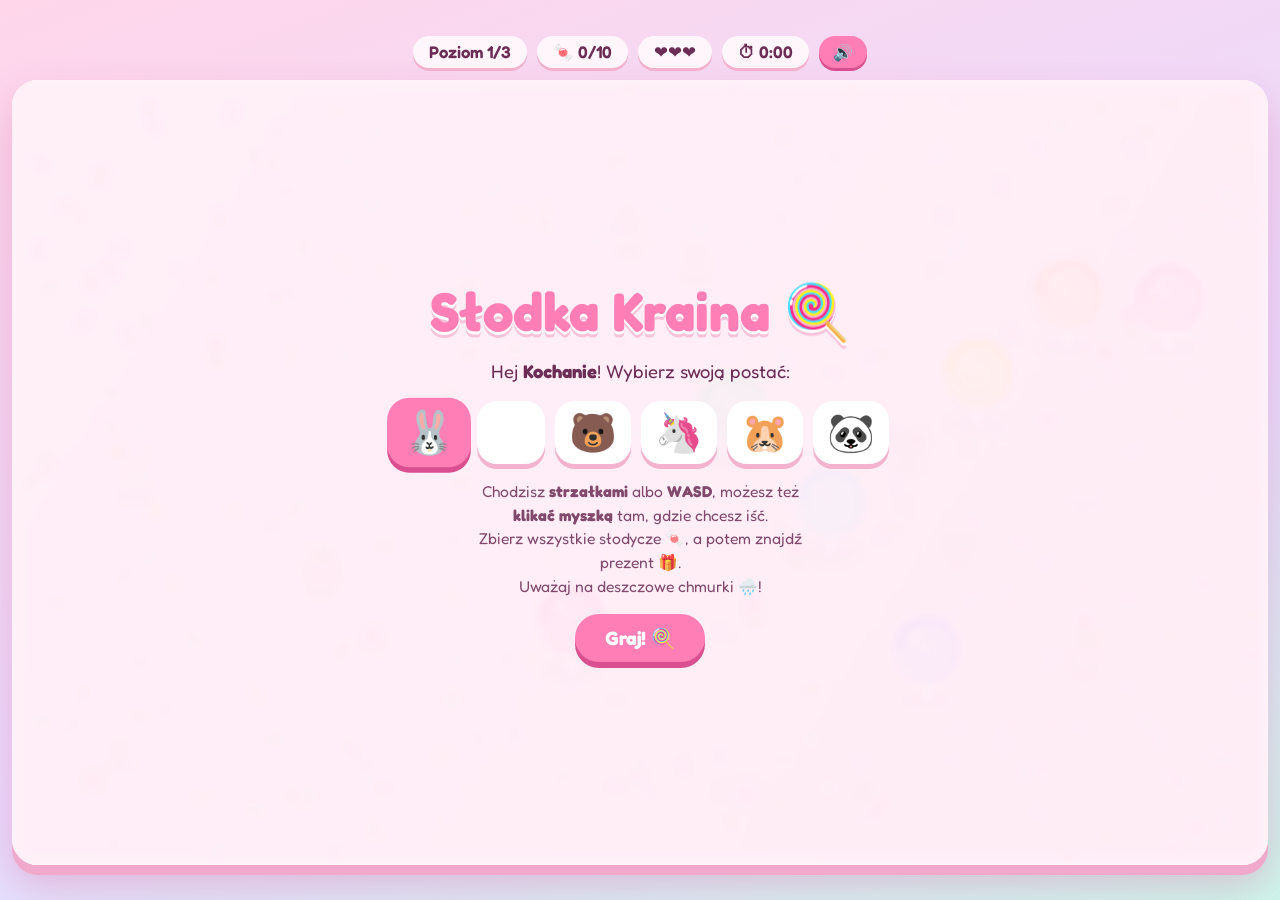
==== slodka-kraina.html @ bdf02937 "Add Słodka Kraina candy collecting game Co-Authored-By: Claude Opus 5.5 <noreply@anthropic.com> Clau" ====
<!DOCTYPE html>
<html lang="pl">
<head>
<meta charset="UTF-8">
<meta name="viewport" content="width=device-width, initial-scale=1">
<title>Słodka Kraina 🍭</title>
<link rel="preconnect" href="https://fonts.googleapis.com">
<link rel="stylesheet" href="https://fonts.googleapis.com/css2?family=Fredoka:wght@400;600;700&display=swap">
<style>
  :root {
    --pink: #ff7eb6;
    --pink-dark: #d94f8f;
    --cream: #fff6fb;
    --ink: #6b2d55;
    --shadow: #f3b3cf;
    --font: "Fredoka", "Comic Sans MS", "Segoe UI", system-ui, sans-serif;
  }
  * { box-sizing: border-box; }
  html, body { height: 100%; margin: 0; }
  body {
    font-family: var(--font);
    color: var(--ink);
    background: linear-gradient(160deg, #ffd6ea, #e8dcff 60%, #cdf5ea);
    overflow: hidden;
    display: flex; flex-direction: column; align-items: center; justify-content: center;
    gap: 12px; user-select: none;
  }
  #hud { display: flex; gap: 10px; flex-wrap: wrap; justify-content: center; }
  .pill {
    background: var(--cream); border-radius: 999px; padding: 6px 16px;
    font-weight: 600; font-size: 1.05rem; box-shadow: 0 3px 0 var(--shadow);
    font-variant-numeric: tabular-nums;
  }
  #wrap { position: relative; }
  canvas {
    display: block; border-radius: 26px; border: 6px solid #fff;
    box-shadow: 0 10px 0 #f0a8cb, 0 20px 40px rgba(217, 79, 143, .3);
    touch-action: none; cursor: pointer;
  }
  .overlay {
    position: absolute; inset: 0; border-radius: 26px;
    display: flex; flex-direction: column; align-items: center; justify-content: center;
    gap: 16px; padding: 20px; text-align: center;
    background: rgba(255, 240, 248, .9); backdrop-filter: blur(4px);
  }
  .overlay[hidden] { display: none; }
  h1 {
    margin: 0; font-size: clamp(2rem, 5vw, 3.4rem); color: var(--pink); line-height: 1.1;
    text-shadow: 0 3px 0 #fff, 0 6px 0 #f7c1da;
  }
  p { margin: 0; font-size: 1.15rem; line-height: 1.5; max-width: 40ch; }
  .hint { font-size: .98rem; opacity: .85; }
  button {
    font-family: var(--font); font-weight: 700; font-size: 1.2rem;
    border: none; border-radius: 999px; padding: 12px 30px; cursor: pointer;
    background: var(--pink); color: #fff; box-shadow: 0 6px 0 var(--pink-dark);
    transition: transform .12s, box-shadow .12s;
  }
  button:hover { transform: translateY(-2px); }
  button:active { transform: translateY(4px); box-shadow: 0 2px 0 var(--pink-dark); }
  button:focus-visible { outline: 3px dashed var(--pink-dark); outline-offset: 4px; }
  .small { font-size: 1rem; padding: 6px 14px; box-shadow: 0 3px 0 var(--pink-dark); }
  .chars { display: flex; gap: 10px; flex-wrap: wrap; justify-content: center; }
  .char {
    font-size: 2.4rem; padding: 8px 14px; border-radius: 20px;
    background: #fff; box-shadow: 0 5px 0 var(--shadow);
  }
  .char.sel { background: var(--pink); box-shadow: 0 5px 0 var(--pink-dark); transform: scale(1.1); }
  .note {
    background: #fff; border-radius: 22px; padding: 18px 24px; max-width: 36ch;
    font-size: 1.2rem; line-height: 1.55; box-shadow: 0 6px 0 var(--shadow);
  }
  .big-emoji { font-size: 4rem; line-height: 1; }
</style>
</head>
<body>

<div id="hud">
  <span class="pill" id="hudLevel">Poziom 1/3</span>
  <span class="pill" id="hudCandy">🍬 0/0</span>
  <span class="pill" id="hudLives">❤️❤️❤️</span>
  <span class="pill" id="hudTime">⏱ 0:00</span>
  <button class="small" id="muteBtn" aria-label="Dźwięk">🔊</button>
</div>

<div id="wrap">
  <canvas id="game"></canvas>

  <!-- Start -->
  <div class="overlay" id="startScreen">
    <h1>Słodka Kraina 🍭</h1>
    <p>Hej <b class="name"></b>! Wybierz swoją postać:</p>
    <div class="chars" id="chars"></div>
    <p class="hint">Chodzisz <b>strzałkami</b> albo <b>WASD</b>, możesz też <b>klikać myszką</b> tam, gdzie chcesz iść.<br>
      Zbierz wszystkie słodycze 🍬, a potem znajdź prezent 🎁.<br>Uważaj na deszczowe chmurki 🌧️!</p>
    <button id="playBtn">Graj! 🍭</button>
  </div>

  <!-- Liścik po poziomie -->
  <div class="overlay" id="noteScreen" hidden>
    <div class="big-emoji">🎁</div>
    <h1 id="noteTitle">Brawo!</h1>
    <div class="note" id="noteText"></div>
    <button id="nextBtn">Następny poziom ➜</button>
  </div>

  <!-- Przegrana -->
  <div class="overlay" id="loseScreen" hidden>
    <div class="big-emoji">☔</div>
    <h1>Ojej, zmokłaś!</h1>
    <p>Chmurki dziś złośliwe… ale Ty dasz radę 💪</p>
    <button id="retryBtn">Spróbuj jeszcze raz</button>
  </div>

  <!-- Wygrana -->
  <div class="overlay" id="winScreen" hidden>
    <div class="big-emoji">👑</div>
    <h1>Wygrałaś!</h1>
    <div class="note">
      <span id="finalMsg"></span><br><br>
      <b id="prize"></b><br><br>
      <span id="finalStats"></span><br>
      — <span class="from"></span> 💌
    </div>
    <p class="hint">Zrób screena i wyślij mi go 😘</p>
    <button id="againBtn">Zagraj jeszcze raz</button>
  </div>
</div>

<script>
  /* ====== USTAWIENIA – możesz to zmienić ====== */
  const CONFIG = {
    name: "Kochanie",       // jak się do niej zwracasz
    from: "Twój chłopak",   // podpis
    notes: [                // liściki po poziomie 1 i 2
      "Jesteś słodsza niż wszystkie te cukierki razem wzięte 🍬",
      "Nawet chmurki Cię nie zatrzymały! Tak samo nic nie przeszkodzi mi w myśleniu o Tobie 💭💖",
    ],
    finalMessage: "Zebrałaś wszystkie słodycze… ale i tak najsłodsza jesteś Ty. Kocham Cię! 💖",
    prize: "Twoja nagroda: 🍫 słodka niespodzianka + 100 buziaków",
  };
  /* ============================================ */

  const W = 960, H = 600;
  const LEVELS = [
    { candies: 10, clouds: 0, trees: 7,  heart: false, ground: ["#ffe6f2", "#ffd3e8"] },
    { candies: 14, clouds: 2, trees: 9,  heart: true,  ground: ["#e4faf1", "#c9f2e2"] },
    { candies: 18, clouds: 4, trees: 11, heart: true,  ground: ["#f0e8ff", "#ddd0ff"] },
  ];
  const CHARS = ["🐰", "🐱", "🐻", "🦄", "🐹", "🐼"];
  const SWEETS = ["🍬", "🍭", "🍩", "🧁", "🍓", "🍫", "🍪"];
  const CANDY_COLORS = ["#ff7eb6", "#8fd3ff", "#ffcf5c", "#b49bff", "#7ee0b5", "#ff9e7a"];
  const EMOJI_FONT = '"Segoe UI Emoji","Apple Color Emoji","Noto Color Emoji",sans-serif';

  const $ = (id) => document.getElementById(id);
  const canvas = $("game");
  const ctx = canvas.getContext("2d");
  document.querySelectorAll(".name").forEach((e) => (e.textContent = CONFIG.name));
  document.querySelectorAll(".from").forEach((e) => (e.textContent = CONFIG.from));

  // ---------- Skalowanie ----------
  function resize() {
    const hudH = $("hud").offsetHeight + 40;
    const s = Math.min((innerWidth - 24) / W, (innerHeight - hudH) / H, 1.35);
    const dpr = window.devicePixelRatio || 1;
    canvas.style.width = W * s + "px";
    canvas.style.height = H * s + "px";
    canvas.width = W * dpr;
    canvas.height = H * dpr;
    ctx.setTransform(dpr, 0, 0, dpr, 0, 0);
  }
  addEventListener("resize", resize);
  resize();

  // ---------- Dźwięki ----------
  let actx = null, muted = false;
  function beep(f1, f2, dur = 0.12, type = "sine", vol = 0.12, delay = 0) {
    if (muted) return;
    try {
      actx = actx || new (window.AudioContext || window.webkitAudioContext)();
      const t = actx.currentTime + delay;
      const o = actx.createOscillator(), g = actx.createGain();
      o.type = type;
      o.frequency.setValueAtTime(f1, t);
      o.frequency.exponentialRampToValueAtTime(f2, t + dur);
      g.gain.setValueAtTime(vol, t);
      g.gain.exponentialRampToValueAtTime(0.001, t + dur);
      o.connect(g).connect(actx.destination);
      o.start(t); o.stop(t + dur);
    } catch (e) {}
  }
  const melody = () => [523, 659, 784, 1047].forEach((f, i) => beep(f, f, 0.18, "triangle", 0.12, i * 0.12));
  $("muteBtn").addEventListener("click", () => {
    muted = !muted;
    $("muteBtn").textContent = muted ? "🔇" : "🔊";
  });

  // ---------- Stan gry ----------
  let state = "menu";          // menu | play | pause | win
  let charEmoji = CHARS[0];
  let level = 0, lives = 3, invuln = 0, totalTime = 0;
  let player, trees, candies, clouds, pickups, gift, collected, total;
  let particles = [], popups = [], bg = null, target = null, toastText = "", toastT = 0;
  const keys = new Set();

  function rand(a, b) { return a + Math.random() * (b - a); }
  function dist(a, b) { return Math.hypot(a.x - b.x, a.y - b.y); }

  function freeSpot(r, minFromStart = 110) {
    for (let i = 0; i < 400; i++) {
      const p = { x: rand(40 + r, W - 40 - r), y: rand(50 + r, H - 30 - r) };
      if (dist(p, { x: 90, y: H / 2 }) < minFromStart) continue;
      if (trees.some((t) => dist(p, t) < t.r + r + 18)) continue;
      if (candies.some((c) => dist(p, c) < 46)) continue;
      return p;
    }
    return { x: rand(100, W - 60), y: rand(60, H - 40) };
  }

  function buildBackground(colors) {
    bg = document.createElement("canvas");
    bg.width = W; bg.height = H;
    const b = bg.getContext("2d");
    const g = b.createLinearGradient(0, 0, W, H);
    g.addColorStop(0, colors[0]); g.addColorStop(1, colors[1]);
    b.fillStyle = g; b.fillRect(0, 0, W, H);
    // posypka
    for (let i = 0; i < 260; i++) {
      b.save();
      b.translate(rand(0, W), rand(0, H));
      b.rotate(rand(0, Math.PI));
      b.globalAlpha = 0.55;
      b.fillStyle = CANDY_COLORS[i % CANDY_COLORS.length];
      b.beginPath(); b.roundRect(-6, -2, 12, 4, 2); b.fill();
      b.restore();
    }
    // kwiatki i kropki
    b.globalAlpha = 0.45;
    b.font = `22px ${EMOJI_FONT}`;
    b.textAlign = "center"; b.textBaseline = "middle";
    for (let i = 0; i < 14; i++) b.fillText(["🌸", "🌷", "✿"][i % 3], rand(20, W - 20), rand(20, H - 20));
    b.globalAlpha = 1;
  }

  function startLevel(i) {
    level = i;
    const L = LEVELS[i];
    lives = Math.max(lives, 1);
    invuln = 1;
    player = { x: 90, y: H / 2, r: 20, face: 1, moving: false, t: 0 };
    trees = []; candies = []; clouds = []; pickups = [];
    gift = null; collected = 0; total = L.candies; target = null;
    particles = []; popups = [];
    for (let k = 0; k < L.trees; k++) {
      const p = freeSpot(30, 150);
      trees.push({ ...p, r: 26, c: CANDY_COLORS[k % CANDY_COLORS.length] });
    }
    for (let k = 0; k < L.candies; k++) {
      const p = freeSpot(16);
      candies.push({ ...p, e: SWEETS[k % SWEETS.length], ph: rand(0, 6) });
    }
    for (let k = 0; k < L.clouds; k++) {
      const a = rand(0, Math.PI * 2), sp = rand(70, 110) + i * 15;
      clouds.push({ x: rand(W / 2, W - 60), y: rand(60, H - 60), vx: Math.cos(a) * sp, vy: Math.sin(a) * sp, r: 22 });
    }
    if (L.heart) pickups.push({ ...freeSpot(16), e: "💖", ph: 0 });
    buildBackground(L.ground);
    toast(i === 0 ? "Zbierz wszystkie słodycze! 🍬" : `Poziom ${i + 1}! ${L.clouds ? "Uważaj na chmurki 🌧️" : ""}`);
    state = "play";
    updateHud();
  }

  function toast(t) { toastText = t; toastT = 2.4; }

  function updateHud() {
    $("hudLevel").textContent = `Poziom ${level + 1}/${LEVELS.length}`;
    $("hudCandy").textContent = `🍬 ${collected}/${total}`;
    $("hudLives").textContent = "❤️".repeat(lives) + "🤍".repeat(Math.max(0, 3 - lives));
    const s = Math.floor(totalTime);
    $("hudTime").textContent = `⏱ ${Math.floor(s / 60)}:${String(s % 60).padStart(2, "0")}`;
  }

  function burst(x, y, n, emoji) {
    for (let i = 0; i < n; i++) {
      const a = rand(0, Math.PI * 2), sp = rand(60, 200);
      particles.push({
        x, y, vx: Math.cos(a) * sp, vy: Math.sin(a) * sp - 60, life: rand(0.5, 0.9),
        c: CANDY_COLORS[i % CANDY_COLORS.length], e: emoji && i % 3 === 0 ? emoji : null,
      });
    }
  }

  // ---------- Sterowanie ----------
  addEventListener("keydown", (e) => {
    const k = e.key.toLowerCase();
    if (["arrowup", "arrowdown", "arrowleft", "arrowright", "w", "a", "s", "d"].includes(k)) {
      keys.add(k); target = null; e.preventDefault();
    }
  });
  addEventListener("keyup", (e) => keys.delete(e.key.toLowerCase()));
  addEventListener("blur", () => keys.clear());

  let pointerDown = false;
  function setTarget(e) {
    const r = canvas.getBoundingClientRect();
    target = { x: ((e.clientX - r.left) / r.width) * W, y: ((e.clientY - r.top) / r.height) * H };
  }
  canvas.addEventListener("pointerdown", (e) => { pointerDown = true; setTarget(e); });
  canvas.addEventListener("pointermove", (e) => { if (pointerDown) setTarget(e); });
  addEventListener("pointerup", () => (pointerDown = false));

  // ---------- Logika ----------
  function update(dt) {
    totalTime += dt;
    player.t += dt;
    if (invuln > 0) invuln -= dt;
    if (toastT > 0) toastT -= dt;

    // ruch gracza
    let dx = 0, dy = 0;
    if (keys.has("arrowleft") || keys.has("a")) dx--;
    if (keys.has("arrowright") || keys.has("d")) dx++;
    if (keys.has("arrowup") || keys.has("w")) dy--;
    if (keys.has("arrowdown") || keys.has("s")) dy++;
    if (!dx && !dy && target) {
      const tx = target.x - player.x, ty = target.y - player.y, d = Math.hypot(tx, ty);
      if (d > 6) { dx = tx / d; dy = ty / d; } else target = null;
    }
    const len = Math.hypot(dx, dy);
    player.moving = len > 0;
    if (len) {
      const speed = 240;
      player.x += (dx / len) * speed * dt;
      player.y += (dy / len) * speed * dt;
      if (dx) player.face = dx > 0 ? 1 : -1;
    }
    player.x = Math.max(player.r, Math.min(W - player.r, player.x));
    player.y = Math.max(player.r + 10, Math.min(H - player.r, player.y));

    // drzewka-lizaki jako przeszkody
    for (const t of trees) {
      const d = dist(player, t), min = player.r + t.r;
      if (d < min && d > 0) {
        player.x = t.x + ((player.x - t.x) / d) * min;
        player.y = t.y + ((player.y - t.y) / d) * min;
      }
    }

    // słodycze
    for (let i = candies.length - 1; i >= 0; i--) {
      const c = candies[i];
      if (dist(player, c) < player.r + 16) {
        candies.splice(i, 1);
        collected++;
        burst(c.x, c.y, 10, "✨");
        popups.push({ x: c.x, y: c.y, t: 0.9, text: "+1" });
        beep(600 + collected * 25, 1100 + collected * 25, 0.1, "sine");
        if (collected === total) {
          gift = { ...freeSpot(22, 60), ph: 0 };
          toast("Wszystko zebrane! Znajdź prezent 🎁");
          melody();
        }
        updateHud();
      }
    }

    // serduszko = dodatkowe życie
    for (let i = pickups.length - 1; i >= 0; i--) {
      if (dist(player, pickups[i]) < player.r + 16) {
        burst(pickups[i].x, pickups[i].y, 12, "💖");
        pickups.splice(i, 1);
        lives = Math.min(3, lives + 1);
        toast("Dodatkowe serduszko! 💖");
        beep(500, 1400, 0.25, "triangle");
        updateHud();
      }
    }

    // chmurki
    for (const c of clouds) {
      c.x += c.vx * dt; c.y += c.vy * dt;
      if (c.x < c.r || c.x > W - c.r) c.vx *= -1;
      if (c.y < c.r + 10 || c.y > H - c.r) c.vy *= -1;
      c.x = Math.max(c.r, Math.min(W - c.r, c.x));
      c.y = Math.max(c.r + 10, Math.min(H - c.r, c.y));
      if (invuln <= 0 && dist(player, c) < player.r + c.r - 6) {
        lives--; invuln = 1.6;
        burst(player.x, player.y, 10, "💧");
        beep(320, 120, 0.3, "triangle", 0.15);
        updateHud();
        if (lives <= 0) { state = "pause"; $("loseScreen").hidden = false; }
      }
    }

    // prezent
    if (gift && dist(player, gift) < player.r + 24) {
      burst(gift.x, gift.y, 30, "💖");
      gift = null;
      melody();
      state = "pause";
      if (level === LEVELS.length - 1) {
        setTimeout(win, 400);
      } else {
        $("noteTitle").textContent = `Poziom ${level + 1} zaliczony!`;
        $("noteText").textContent = CONFIG.notes[level] || "Brawo! 💖";
        setTimeout(() => ($("noteScreen").hidden = false), 400);
      }
    }
  }

  function win() {
    state = "win";
    const s = Math.floor(totalTime);
    $("finalMsg").textContent = CONFIG.finalMessage;
    $("prize").textContent = CONFIG.prize;
    $("finalStats").textContent = `Twój czas: ${Math.floor(s / 60)} min ${s % 60} s`;
    $("winScreen").hidden = false;
  }

  function updateFx(dt) {
    for (const p of particles) { p.x += p.vx * dt; p.y += p.vy * dt; p.vy += 300 * dt; p.life -= dt; }
    particles = particles.filter((p) => p.life > 0);
    for (const p of popups) { p.y -= 40 * dt; p.t -= dt; }
    popups = popups.filter((p) => p.t > 0);
    if (state === "win" && Math.random() < 0.5) {
      particles.push({ x: rand(0, W), y: -20, vx: rand(-30, 30), vy: rand(40, 120), life: 4,
        c: CANDY_COLORS[Math.floor(rand(0, 6))], e: Math.random() < 0.4 ? ["💖", "🍬", "🍭", "✨"][Math.floor(rand(0, 4))] : null });
    }
  }

  // ---------- Rysowanie ----------
  function emoji(e, x, y, size) {
    ctx.font = `${size}px ${EMOJI_FONT}`;
    ctx.textAlign = "center"; ctx.textBaseline = "middle";
    ctx.fillText(e, x, y);
  }
  function shadow(x, y, w) {
    ctx.fillStyle = "rgba(160, 60, 120, .15)";
    ctx.beginPath(); ctx.ellipse(x, y, w, w * 0.35, 0, 0, Math.PI * 2); ctx.fill();
  }
  function drawTree(t) {
    shadow(t.x, t.y + 34, 22);
    ctx.fillStyle = "#fff"; ctx.strokeStyle = "#f0c6d9"; ctx.lineWidth = 2;
    ctx.beginPath(); ctx.roundRect(t.x - 4, t.y, 8, 36, 4); ctx.fill(); ctx.stroke();
    ctx.fillStyle = t.c;
    ctx.beginPath(); ctx.arc(t.x, t.y - 6, t.r, 0, Math.PI * 2); ctx.fill();
    ctx.strokeStyle = "rgba(255,255,255,.85)"; ctx.lineWidth = 4; ctx.lineCap = "round";
    ctx.beginPath();
    for (let a = 0; a < Math.PI * 5; a += 0.2) {
      const r = (a / (Math.PI * 5)) * (t.r - 4);
      const px = t.x + Math.cos(a) * r, py = t.y - 6 + Math.sin(a) * r;
      a === 0 ? ctx.moveTo(px, py) : ctx.lineTo(px, py);
    }
    ctx.stroke();
    ctx.fillStyle = "rgba(255,255,255,.5)";
    ctx.beginPath(); ctx.arc(t.x - 9, t.y - 16, 5, 0, Math.PI * 2); ctx.fill();
  }

  function draw(now) {
    ctx.clearRect(0, 0, W, H);
    if (bg) ctx.drawImage(bg, 0, 0);
    else { ctx.fillStyle = "#ffe6f2"; ctx.fillRect(0, 0, W, H); }
    if (!player) return;
    const t = now / 1000;

    // obiekty sortowane po wysokości, żeby ładnie na siebie nachodziły
    const list = [];
    trees.forEach((tr) => list.push({ y: tr.y + 30, f: () => drawTree(tr) }));
    candies.forEach((c) => list.push({ y: c.y, f: () => {
      shadow(c.x, c.y + 16, 12);
      emoji(c.e, c.x, c.y + Math.sin(t * 3 + c.ph) * 4, 30);
    } }));
    pickups.forEach((p) => list.push({ y: p.y, f: () => {
      shadow(p.x, p.y + 16, 12);
      emoji(p.e, p.x, p.y, 28 + Math.sin(t * 6) * 4);
    } }));
    if (gift) list.push({ y: gift.y, f: () => {
      ctx.fillStyle = `rgba(255, 220, 120, ${0.35 + Math.sin(t * 5) * 0.15})`;
      ctx.beginPath(); ctx.arc(gift.x, gift.y, 40, 0, Math.PI * 2); ctx.fill();
      shadow(gift.x, gift.y + 22, 16);
      emoji("🎁", gift.x, gift.y + Math.sin(t * 4) * 3, 40);
    } });
    list.push({ y: player.y + 10, f: () => {
      shadow(player.x, player.y + 20, 16);
      if (invuln > 0 && state === "play" && Math.floor(invuln * 10) % 2) return;
      const bob = player.moving ? Math.abs(Math.sin(player.t * 12)) * -5 : Math.sin(player.t * 3) * 1.5;
      ctx.save();
      ctx.translate(player.x, player.y + bob);
      ctx.scale(player.face, 1);
      emoji(charEmoji, 0, 0, 40);
      ctx.restore();
    } });
    list.sort((a, b) => a.y - b.y).forEach((o) => o.f());

    // chmurki latają nad wszystkim
    for (const c of clouds) {
      shadow(c.x, c.y + 40, 18);
      emoji("🌧️", c.x, c.y + Math.sin(t * 2 + c.x) * 3, 42);
    }

    // cel kliknięcia
    if (target && state === "play") {
      ctx.strokeStyle = "rgba(255, 126, 182, .7)"; ctx.lineWidth = 3;
      ctx.beginPath(); ctx.arc(target.x, target.y, 10 + Math.sin(t * 8) * 2, 0, Math.PI * 2); ctx.stroke();
    }

    // efekty
    for (const p of particles) {
      ctx.globalAlpha = Math.min(1, p.life * 2);
      if (p.e) emoji(p.e, p.x, p.y, 18);
      else { ctx.fillStyle = p.c; ctx.beginPath(); ctx.arc(p.x, p.y, 4, 0, Math.PI * 2); ctx.fill(); }
    }
    ctx.globalAlpha = 1;
    ctx.font = `700 22px ${getComputedStyle(document.body).fontFamily}`;
    for (const p of popups) {
      ctx.globalAlpha = Math.min(1, p.t * 2);
      ctx.fillStyle = "#d94f8f"; ctx.fillText(p.text, p.x, p.y - 20);
    }
    ctx.globalAlpha = 1;

    // komunikat
    if (toastT > 0 && state === "play") {
      ctx.globalAlpha = Math.min(1, toastT * 2);
      ctx.font = `600 24px ${getComputedStyle(document.body).fontFamily}`;
      const w = ctx.measureText(toastText).width + 40;
      ctx.fillStyle = "rgba(255,255,255,.92)";
      ctx.beginPath(); ctx.roundRect(W / 2 - w / 2, 18, w, 46, 23); ctx.fill();
      ctx.fillStyle = "#6b2d55"; ctx.textAlign = "center"; ctx.textBaseline = "middle";
      ctx.fillText(toastText, W / 2, 42);
      ctx.globalAlpha = 1;
    }
  }

  let last = performance.now();
  function loop(now) {
    const dt = Math.min(0.05, (now - last) / 1000);
    last = now;
    if (state === "play") { update(dt); if (Math.floor(totalTime * 4) !== Math.floor((totalTime - dt) * 4)) updateHud(); }
    updateFx(dt);
    draw(now);
    requestAnimationFrame(loop);
  }

  // ---------- Ekrany ----------
  CHARS.forEach((c, i) => {
    const b = document.createElement("button");
    b.className = "char" + (i === 0 ? " sel" : "");
    b.textContent = c;
    b.addEventListener("click", () => {
      charEmoji = c;
      document.querySelectorAll(".char").forEach((x) => x.classList.remove("sel"));
      b.classList.add("sel");
      beep(700, 1000, 0.08);
    });
    $("chars").appendChild(b);
  });

  function newGame() {
    lives = 3; totalTime = 0;
    startLevel(0);
  }
  $("playBtn").addEventListener("click", () => { $("startScreen").hidden = true; newGame(); });
  $("nextBtn").addEventListener("click", () => { $("noteScreen").hidden = true; startLevel(level + 1); });
  $("retryBtn").addEventListener("click", () => { $("loseScreen").hidden = true; lives = 3; startLevel(level); });
  $("againBtn").addEventListener("click", () => {
    $("winScreen").hidden = true; particles = [];
    $("startScreen").hidden = false; state = "menu";
  });

  // podgląd planszy w tle menu
  trees = []; candies = []; clouds = []; pickups = [];
  startLevel(0); state = "menu"; toastT = 0;
  requestAnimationFrame(loop);
</script>
</body>
</html>
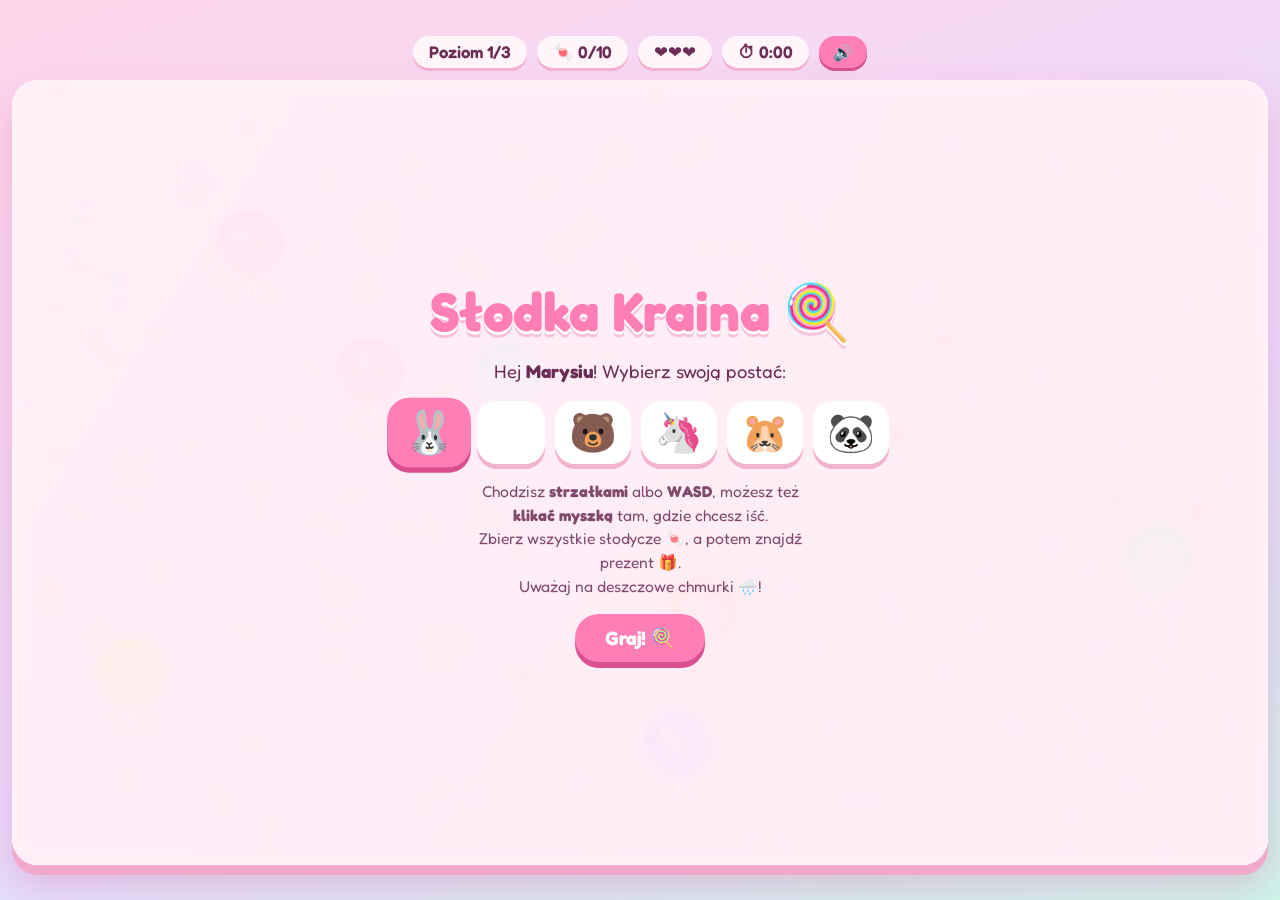
==== commit 41871ff3: "Personalize Słodka Kraina texts; keep gift from spawning under the player Co-Authored-By: Claude Opu" ====
--- a/slodka-kraina.html
+++ b/slodka-kraina.html
@@ -130,14 +130,14 @@
 <script>
   /* ====== USTAWIENIA – możesz to zmienić ====== */
   const CONFIG = {
-    name: "Kochanie",       // jak się do niej zwracasz
-    from: "Twój chłopak",   // podpis
+    name: "Marysiu",        // jak się do niej zwracasz
+    from: "Franek",         // podpis
     notes: [                // liściki po poziomie 1 i 2
-      "Jesteś słodsza niż wszystkie te cukierki razem wzięte 🍬",
-      "Nawet chmurki Cię nie zatrzymały! Tak samo nic nie przeszkodzi mi w myśleniu o Tobie 💭💖",
+      "Bardzo ładnie, gruby! 😄",
+      "Bardzo ładnie, gruby! 😄",
     ],
-    finalMessage: "Zebrałaś wszystkie słodycze… ale i tak najsłodsza jesteś Ty. Kocham Cię! 💖",
-    prize: "Twoja nagroda: 🍫 słodka niespodzianka + 100 buziaków",
+    finalMessage: "Nie jedz tyle, bo będziesz mieć brzuszek! 😜",
+    prize: "Twoja nagroda: buziaczek 😘",
   };
   /* ============================================ */
 
@@ -356,7 +356,9 @@
         popups.push({ x: c.x, y: c.y, t: 0.9, text: "+1" });
         beep(600 + collected * 25, 1100 + collected * 25, 0.1, "sine");
         if (collected === total) {
-          gift = { ...freeSpot(22, 60), ph: 0 };
+          let spot = freeSpot(22, 60);
+          for (let k = 0; k < 50 && dist(spot, player) < 200; k++) spot = freeSpot(22, 60);
+          gift = { ...spot, ph: 0 };
           toast("Wszystko zebrane! Znajdź prezent 🎁");
           melody();
         }
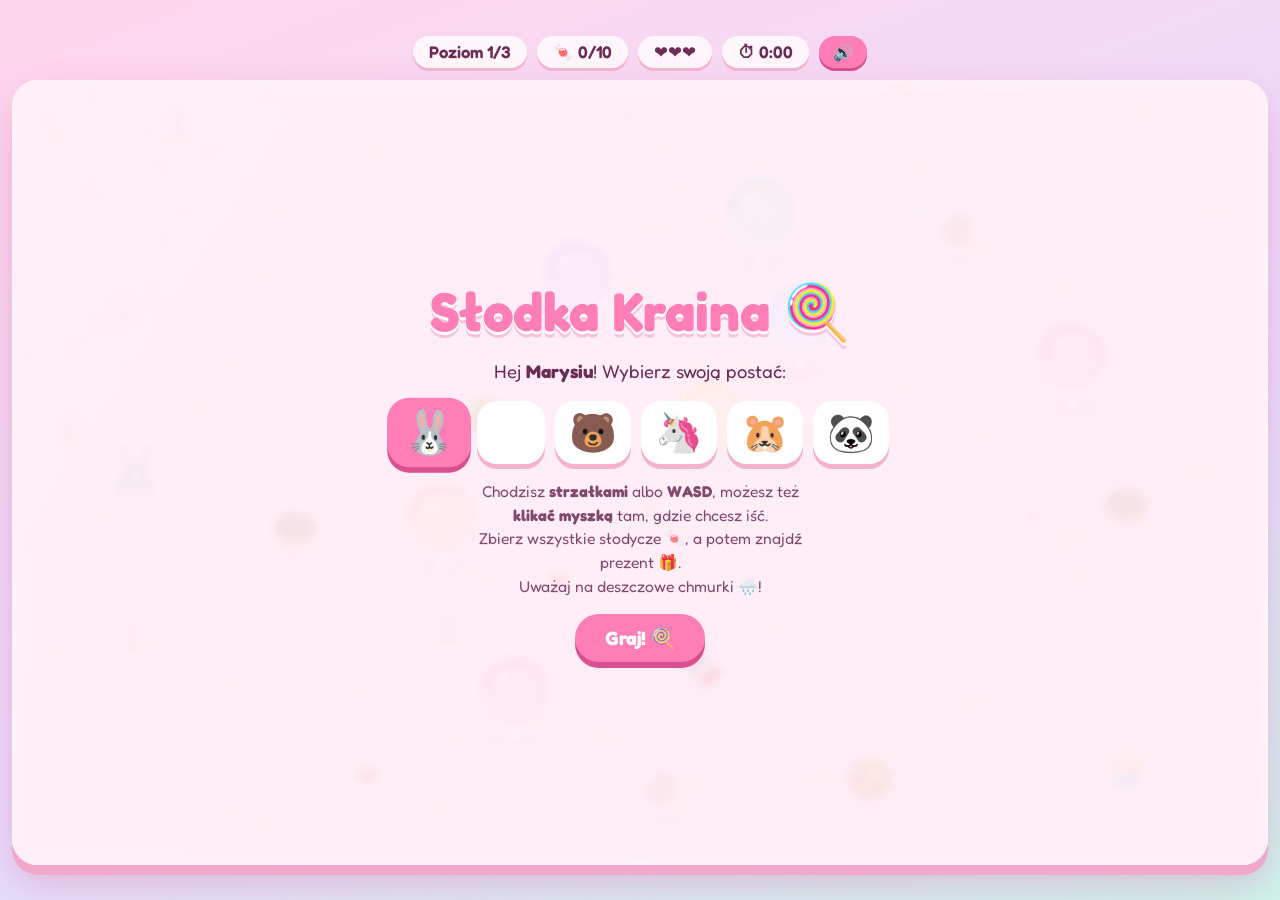
==== commit 70cac53b: "Draw emoji sprites fully opaque in Słodka Kraina Co-Authored-By: Claude Opus 5.5 <noreply@anthropic." ====
--- a/slodka-kraina.html
+++ b/slodka-kraina.html
@@ -434,6 +434,7 @@
   function emoji(e, x, y, size) {
     ctx.font = `${size}px ${EMOJI_FONT}`;
     ctx.textAlign = "center"; ctx.textBaseline = "middle";
+    ctx.fillStyle = "#000"; // pełny kolor – inaczej emoji przejmują przezroczystość cienia
     ctx.fillText(e, x, y);
   }
   function shadow(x, y, w) {
